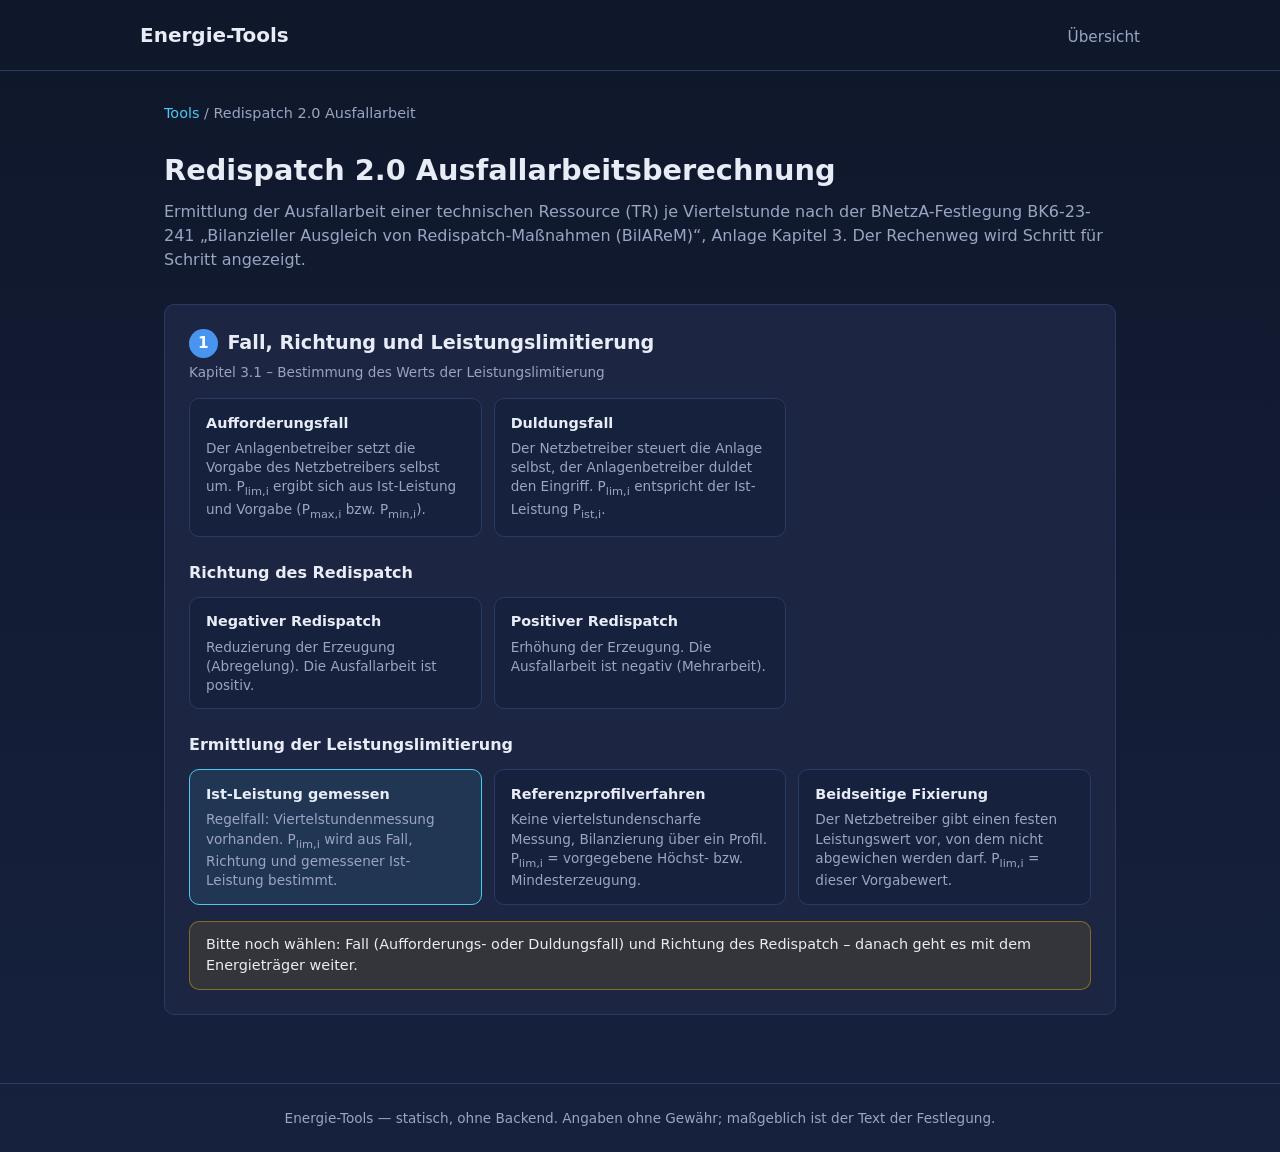
==== tools/redispatch-ausfallarbeit.html @ 038ff76a "Redispatch-2.0-Ausfallarbeitsrechner nach BilAReM (BK6-23-241) ergänzen Neues Tool zur Berechnung de" ====
<!DOCTYPE html>
<html lang="de">
<head>
  <meta charset="UTF-8">
  <meta name="viewport" content="width=device-width, initial-scale=1.0">
  <title>Redispatch 2.0 Ausfallarbeit &mdash; Energie-Tools</title>
  <link rel="stylesheet" href="../assets/css/style.css?v=3">
</head>
<body>
  <header class="site-header">
    <div class="site-header__inner">
      <div class="site-header__brand"><a href="../index.html">Energie-Tools</a></div>
      <nav>
        <a href="../index.html">Übersicht</a>
      </nav>
    </div>
  </header>

  <main>
    <p class="breadcrumb"><a href="../index.html">Tools</a> / Redispatch 2.0 Ausfallarbeit</p>

    <h1 class="page-title">Redispatch 2.0 Ausfallarbeitsberechnung</h1>
    <p class="page-subtitle">
      Ermittlung der Ausfallarbeit einer technischen Ressource (TR) je Viertelstunde nach der
      BNetzA-Festlegung BK6-23-241 „Bilanzieller Ausgleich von Redispatch-Maßnahmen (BilAReM)“,
      Anlage Kapitel 3. Der Rechenweg wird Schritt für Schritt angezeigt.
    </p>

    <section class="panel step" id="step-fall">
      <h2 class="step__title"><span class="step__nr">1</span> Fall, Richtung und Leistungslimitierung</h2>
      <p class="step__ref">Kapitel 3.1 – Bestimmung des Werts der Leistungslimitierung</p>
      <div class="choice-grid" id="choice-fall"></div>
      <h3 class="step__subtitle">Richtung des Redispatch</h3>
      <div class="choice-grid" id="choice-richtung"></div>
      <h3 class="step__subtitle">Ermittlung der Leistungslimitierung</h3>
      <div class="choice-grid" id="choice-limitierung"></div>
      <div class="formula-box formula-box--inline" id="limitierung-formel" hidden></div>
      <p class="message message--warn step__offen" id="fall-offen"></p>
    </section>

    <section class="panel step" id="step-traeger" hidden>
      <h2 class="step__title"><span class="step__nr">2</span> Energieträger / Art der Erzeugung</h2>
      <p class="step__ref">Kapitel 3.2 (fluktuierende Erzeugung) und 3.3 (nicht-fluktuierende Erzeugung)</p>
      <div class="choice-grid" id="choice-traeger"></div>
    </section>

    <section class="panel step" id="step-verfahren" hidden>
      <h2 class="step__title"><span class="step__nr">3</span> Abrechnungsvariante</h2>
      <p class="step__ref" id="verfahren-ref"></p>
      <div class="choice-grid" id="choice-verfahren"></div>
      <div id="verfahren-hinweis"></div>
    </section>

    <section class="panel step" id="step-eingaben" hidden>
      <h2 class="step__title"><span class="step__nr">4</span> Eingabeparameter</h2>
      <div class="formula-box" id="formel"></div>
      <div class="toolbar">
        <button type="button" class="button--secondary" id="beispiel-laden">Beispielwerte laden</button>
      </div>
      <div id="eingaben"></div>
      <button type="button" id="berechnen">Ausfallarbeit berechnen</button>
    </section>

    <section class="panel step" id="step-ergebnis" hidden>
      <h2 class="step__title"><span class="step__nr">5</span> Ergebnis und Rechenweg</h2>
      <div id="ergebnis"></div>
    </section>
  </main>

  <footer class="site-footer">
    Energie-Tools &mdash; statisch, ohne Backend. Angaben ohne Gewähr; maßgeblich ist der Text der Festlegung.
  </footer>

  <script src="../assets/js/redispatch-ausfallarbeit-methoden.js?v=3"></script>
  <script src="../assets/js/redispatch-ausfallarbeit.js?v=3"></script>
</body>
</html>
---- assets/css/style.css ----
:root {
  --color-bg: #0f172a;
  --color-bg-alt: #16213e;
  --color-surface: #1c2541;
  --color-surface-hover: #233156;
  --color-border: #2a3a63;
  --color-text: #e8ecf6;
  --color-text-muted: #9aa5c2;
  --color-accent: #4cc9f0;
  --color-accent-strong: #4895ef;
  --radius: 10px;
  --max-width: 1000px;
}

* {
  box-sizing: border-box;
}

html, body {
  margin: 0;
  padding: 0;
}

body {
  font-family: "Segoe UI", system-ui, -apple-system, Roboto, Helvetica, Arial, sans-serif;
  background: linear-gradient(180deg, var(--color-bg) 0%, var(--color-bg-alt) 100%);
  color: var(--color-text);
  min-height: 100vh;
  line-height: 1.5;
}

a {
  color: var(--color-accent);
  text-decoration: none;
}

a:hover {
  text-decoration: underline;
}

.site-header {
  border-bottom: 1px solid var(--color-border);
  padding: 1.25rem 1.5rem;
}

.site-header__inner {
  max-width: var(--max-width);
  margin: 0 auto;
  display: flex;
  align-items: baseline;
  justify-content: space-between;
  gap: 1rem;
  flex-wrap: wrap;
}

.site-header__brand {
  font-size: 1.25rem;
  font-weight: 700;
  color: var(--color-text);
}

.site-header__brand a {
  color: inherit;
}

.site-header__brand a:hover {
  text-decoration: none;
  color: var(--color-accent);
}

.site-header nav a {
  margin-left: 1rem;
  font-size: 0.95rem;
  color: var(--color-text-muted);
}

.site-header nav a:hover {
  color: var(--color-accent);
}

main {
  max-width: var(--max-width);
  margin: 0 auto;
  padding: 2rem 1.5rem 3rem;
}

.page-title {
  font-size: 1.8rem;
  margin: 0 0 0.5rem;
}

.page-subtitle {
  color: var(--color-text-muted);
  margin: 0 0 2rem;
}

.tool-grid {
  display: grid;
  grid-template-columns: repeat(auto-fill, minmax(240px, 1fr));
  gap: 1rem;
}

.tool-card {
  display: block;
  background: var(--color-surface);
  border: 1px solid var(--color-border);
  border-radius: var(--radius);
  padding: 1.25rem;
  transition: background 0.15s ease, transform 0.15s ease;
}

.tool-card:hover {
  background: var(--color-surface-hover);
  text-decoration: none;
  transform: translateY(-2px);
}

.tool-card__title {
  font-size: 1.1rem;
  font-weight: 600;
  color: var(--color-text);
  margin: 0 0 0.4rem;
}

.tool-card__desc {
  font-size: 0.9rem;
  color: var(--color-text-muted);
  margin: 0;
}

.tool-card--placeholder {
  opacity: 0.55;
  cursor: default;
  pointer-events: none;
}

.breadcrumb {
  margin: 0 0 1.5rem;
  font-size: 0.9rem;
  color: var(--color-text-muted);
}

.panel {
  background: var(--color-surface);
  border: 1px solid var(--color-border);
  border-radius: var(--radius);
  padding: 1.5rem;
}

.badge {
  display: inline-block;
  font-size: 0.75rem;
  font-weight: 600;
  text-transform: uppercase;
  letter-spacing: 0.04em;
  color: var(--color-accent);
  background: rgba(76, 201, 240, 0.12);
  border: 1px solid rgba(76, 201, 240, 0.3);
  border-radius: 999px;
  padding: 0.2rem 0.6rem;
  margin-bottom: 0.75rem;
}

.site-footer {
  text-align: center;
  color: var(--color-text-muted);
  font-size: 0.85rem;
  padding: 1.5rem;
  border-top: 1px solid var(--color-border);
}

label {
  display: block;
  font-size: 0.9rem;
  color: var(--color-text-muted);
  margin-bottom: 0.35rem;
}

input, select {
  width: 100%;
  background: var(--color-bg-alt);
  border: 1px solid var(--color-border);
  color: var(--color-text);
  border-radius: 6px;
  padding: 0.55rem 0.7rem;
  font-size: 0.95rem;
}

input:focus, select:focus {
  outline: 2px solid var(--color-accent-strong);
  outline-offset: 1px;
}

.form-row {
  margin-bottom: 1rem;
}

button {
  background: var(--color-accent-strong);
  color: #fff;
  border: none;
  border-radius: 6px;
  padding: 0.6rem 1.2rem;
  font-size: 0.95rem;
  font-weight: 600;
  cursor: pointer;
}

button:hover {
  background: var(--color-accent);
}

textarea {
  width: 100%;
  background: var(--color-bg-alt);
  border: 1px solid var(--color-border);
  color: var(--color-text);
  border-radius: 6px;
  padding: 0.55rem 0.7rem;
  font-family: Consolas, "Courier New", monospace;
  font-size: 0.9rem;
  margin-bottom: 1rem;
}

textarea:focus {
  outline: 2px solid var(--color-accent-strong);
  outline-offset: 1px;
}

/* Geführte Schritte (Redispatch-Rechner) */

.step {
  margin-bottom: 1.25rem;
}

.step__title {
  display: flex;
  align-items: center;
  gap: 0.6rem;
  font-size: 1.2rem;
  margin: 0 0 0.25rem;
}

.step__nr {
  display: inline-flex;
  align-items: center;
  justify-content: center;
  width: 1.8rem;
  height: 1.8rem;
  border-radius: 50%;
  background: var(--color-accent-strong);
  color: #fff;
  font-size: 0.95rem;
  flex-shrink: 0;
}

.step__ref {
  color: var(--color-text-muted);
  font-size: 0.85rem;
  margin: 0 0 1rem;
}

.step__subtitle {
  font-size: 1rem;
  margin: 1.5rem 0 0.75rem;
}

.choice-grid {
  display: grid;
  grid-template-columns: repeat(auto-fill, minmax(220px, 1fr));
  gap: 0.75rem;
}

.choice {
  position: relative;
  display: block;
  margin: 0;
  background: var(--color-bg-alt);
  border: 1px solid var(--color-border);
  border-radius: var(--radius);
  padding: 0.85rem 1rem;
  cursor: pointer;
  transition: border-color 0.15s ease, background 0.15s ease;
}

.choice:hover {
  border-color: var(--color-accent-strong);
}

.choice input {
  position: absolute;
  opacity: 0;
  width: 1px;
  height: 1px;
}

.choice:focus-within {
  outline: 2px solid var(--color-accent-strong);
  outline-offset: 1px;
}

.choice--active {
  border-color: var(--color-accent);
  background: rgba(76, 201, 240, 0.1);
}

.choice--disabled {
  opacity: 0.45;
  cursor: not-allowed;
}

.choice--disabled:hover {
  border-color: var(--color-border);
}

.choice__title {
  display: block;
  font-weight: 600;
  color: var(--color-text);
  margin-bottom: 0.3rem;
}

.choice__kap {
  font-size: 0.75rem;
  font-weight: 500;
  color: var(--color-accent);
  white-space: nowrap;
}

.choice__text {
  display: block;
  font-size: 0.85rem;
  color: var(--color-text-muted);
  line-height: 1.4;
}

.hint {
  font-size: 0.85rem;
  color: var(--color-text-muted);
  margin: 0.75rem 0;
}

.unit {
  color: var(--color-text-muted);
  font-weight: 400;
  font-size: 0.8em;
}

.formula-box {
  background: var(--color-bg-alt);
  border-left: 3px solid var(--color-accent);
  border-radius: 6px;
  padding: 0.85rem 1rem;
  margin-bottom: 1rem;
}

.formula-box__label {
  font-size: 0.75rem;
  text-transform: uppercase;
  letter-spacing: 0.04em;
  color: var(--color-text-muted);
  margin-bottom: 0.4rem;
}

.formula {
  font-family: "Cambria Math", Cambria, Georgia, serif;
  font-size: 1.05rem;
  margin: 0.25rem 0;
  overflow-x: auto;
}

.toolbar {
  margin-bottom: 0.5rem;
}

.form-grid {
  display: grid;
  grid-template-columns: repeat(auto-fill, minmax(260px, 1fr));
  gap: 0 1rem;
}

.form-grid .form-row {
  display: flex;
  flex-direction: column;
  justify-content: flex-end;
}

.checkbox {
  display: flex;
  align-items: flex-start;
  gap: 0.5rem;
  color: var(--color-text);
}

.checkbox input {
  width: auto;
  margin-top: 0.3rem;
}

.button--secondary {
  background: transparent;
  border: 1px solid var(--color-accent-strong);
  color: var(--color-accent);
}

.button--secondary:hover {
  background: rgba(72, 149, 239, 0.15);
}

.table-wrap {
  overflow-x: auto;
  margin-bottom: 1rem;
}

.data-table {
  width: 100%;
  border-collapse: collapse;
  font-size: 0.9rem;
}

.data-table th,
.data-table td {
  border-bottom: 1px solid var(--color-border);
  padding: 0.4rem 0.5rem;
  text-align: left;
  vertical-align: bottom;
}

.data-table th {
  font-weight: 600;
  color: var(--color-text);
}

.data-table input {
  min-width: 90px;
  padding: 0.35rem 0.5rem;
  font-size: 0.9rem;
}

.data-table--result td:not(:first-child),
.data-table--result th:not(:first-child) {
  text-align: right;
}

.data-table tfoot td {
  font-weight: 600;
  border-top: 2px solid var(--color-border);
}

.nowrap {
  white-space: nowrap;
}

.strong {
  font-weight: 700;
  color: var(--color-accent);
}

.result-box {
  background: rgba(76, 201, 240, 0.08);
  border: 1px solid rgba(76, 201, 240, 0.35);
  border-radius: var(--radius);
  padding: 1rem 1.25rem;
  margin-bottom: 1rem;
}

.result-box__label {
  font-size: 0.85rem;
  color: var(--color-text-muted);
}

.result-box__value {
  font-size: 1.8rem;
  font-weight: 700;
  color: var(--color-accent);
}

.result-box__sub {
  font-size: 1rem;
  font-weight: 500;
  color: var(--color-text-muted);
}

.result-box__path {
  font-size: 0.85rem;
  color: var(--color-text-muted);
  margin-top: 0.25rem;
}

.message {
  border-radius: var(--radius);
  padding: 0.75rem 1rem;
  margin-bottom: 1rem;
  font-size: 0.9rem;
}

.message ul {
  margin: 0.4rem 0 0;
  padding-left: 1.2rem;
}

.message--error {
  background: rgba(239, 71, 111, 0.12);
  border: 1px solid rgba(239, 71, 111, 0.45);
}

.message--warn {
  background: rgba(255, 190, 11, 0.1);
  border: 1px solid rgba(255, 190, 11, 0.4);
}

.calc-block {
  background: var(--color-bg-alt);
  border: 1px solid var(--color-border);
  border-radius: 6px;
  padding: 0.6rem 1rem;
  margin-bottom: 0.6rem;
}

.calc-block summary {
  cursor: pointer;
  font-weight: 600;
}

.calc-block__title {
  font-weight: 600;
}

.calc-steps {
  margin: 0.5rem 0 0.25rem;
  padding-left: 1.4rem;
  font-size: 0.9rem;
}

.calc-steps li {
  margin-bottom: 0.35rem;
  overflow-wrap: anywhere;
}

.calc-note {
  color: var(--color-text-muted);
  font-size: 0.85em;
}

@media (max-width: 600px) {
  main {
    padding: 1.5rem 1rem 2.5rem;
  }

  .panel {
    padding: 1rem;
  }
}

.formula-box--inline {
  margin: 1rem 0 0;
}

.step__offen {
  margin: 1rem 0 0;
}
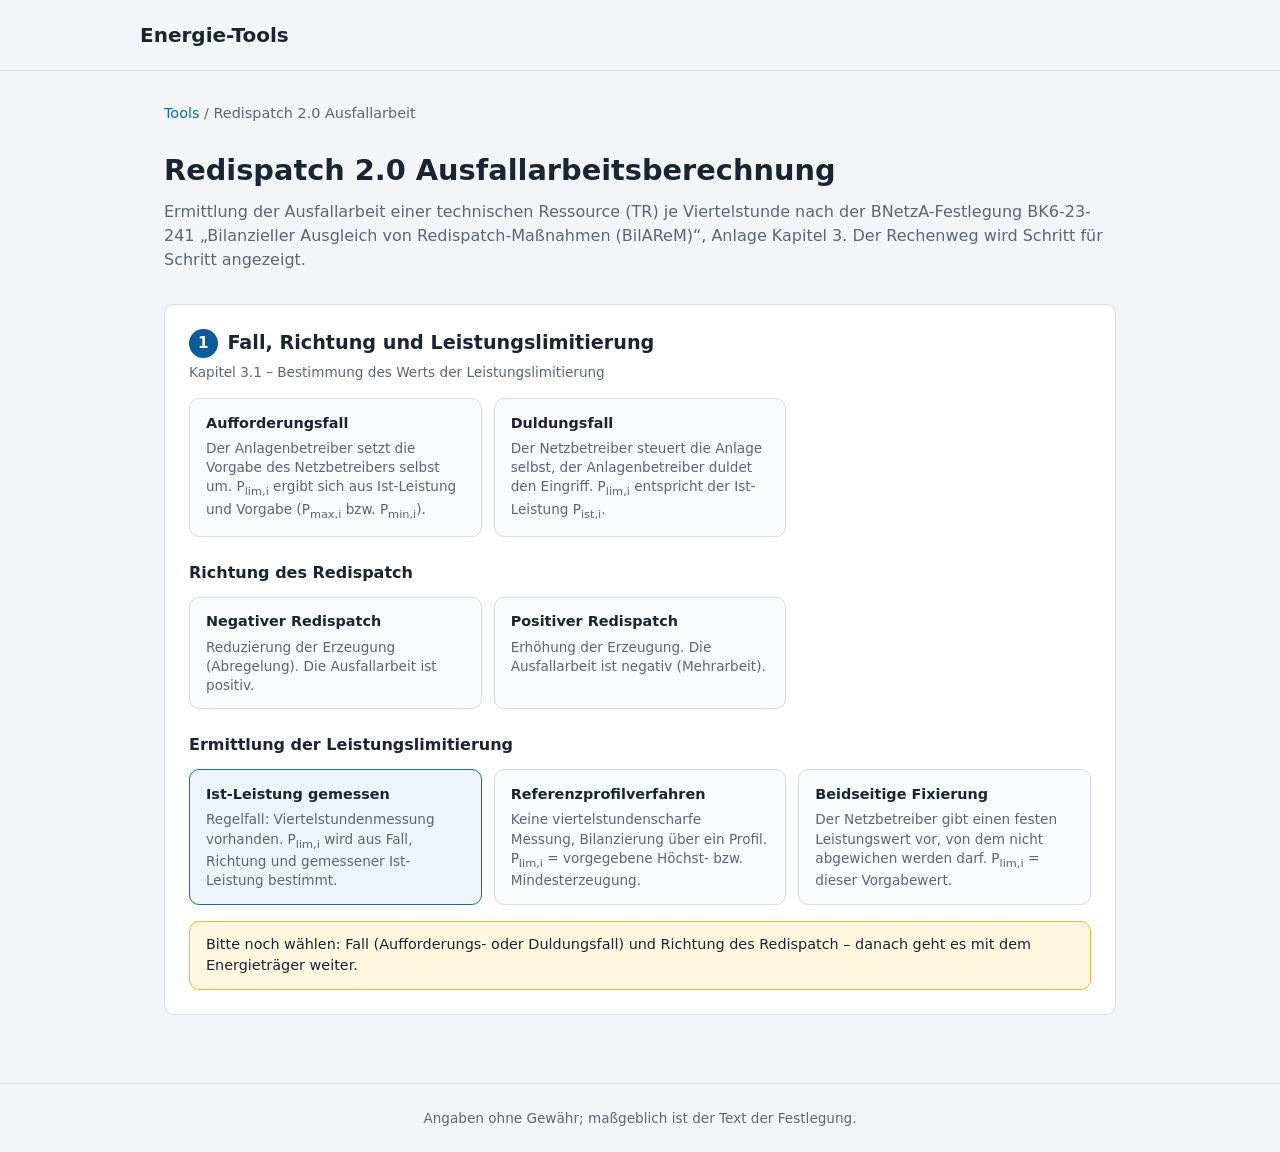
==== commit e7dd3c55: "Oberfläche überarbeiten: helles Design, kompakte Felder, Live-Berechnung Aufräumen: - Platzhalter-Ka" ====
--- a/tools/redispatch-ausfallarbeit.html
+++ b/tools/redispatch-ausfallarbeit.html
@@ -4,15 +4,12 @@
   <meta charset="UTF-8">
   <meta name="viewport" content="width=device-width, initial-scale=1.0">
   <title>Redispatch 2.0 Ausfallarbeit &mdash; Energie-Tools</title>
-  <link rel="stylesheet" href="../assets/css/style.css?v=3">
+  <link rel="stylesheet" href="../assets/css/style.css?v=7">
 </head>
 <body>
   <header class="site-header">
     <div class="site-header__inner">
       <div class="site-header__brand"><a href="../index.html">Energie-Tools</a></div>
-      <nav>
-        <a href="../index.html">Übersicht</a>
-      </nav>
     </div>
   </header>
 
@@ -58,7 +55,6 @@
         <button type="button" class="button--secondary" id="beispiel-laden">Beispielwerte laden</button>
       </div>
       <div id="eingaben"></div>
-      <button type="button" id="berechnen">Ausfallarbeit berechnen</button>
     </section>
 
     <section class="panel step" id="step-ergebnis" hidden>
@@ -68,10 +64,10 @@
   </main>
 
   <footer class="site-footer">
-    Energie-Tools &mdash; statisch, ohne Backend. Angaben ohne Gewähr; maßgeblich ist der Text der Festlegung.
+    Angaben ohne Gewähr; maßgeblich ist der Text der Festlegung.
   </footer>
 
-  <script src="../assets/js/redispatch-ausfallarbeit-methoden.js?v=3"></script>
-  <script src="../assets/js/redispatch-ausfallarbeit.js?v=3"></script>
+  <script src="../assets/js/redispatch-ausfallarbeit-methoden.js?v=7"></script>
+  <script src="../assets/js/redispatch-ausfallarbeit.js?v=7"></script>
 </body>
 </html>
--- a/assets/css/style.css
+++ b/assets/css/style.css
@@ -1,13 +1,20 @@
 :root {
-  --color-bg: #0f172a;
-  --color-bg-alt: #16213e;
-  --color-surface: #1c2541;
-  --color-surface-hover: #233156;
-  --color-border: #2a3a63;
-  --color-text: #e8ecf6;
-  --color-text-muted: #9aa5c2;
-  --color-accent: #4cc9f0;
-  --color-accent-strong: #4895ef;
+  color-scheme: light;
+  --color-bg: #f3f5f9;
+  --color-bg-alt: #f8fafc;
+  --color-surface: #ffffff;
+  --color-surface-hover: #f0f5fb;
+  --color-border: #d6dde8;
+  --color-text: #1b2433;
+  --color-text-muted: #5b6678;
+  --color-accent: #0b6fb8;
+  --color-accent-strong: #0a5c9c;
+  --color-accent-soft: rgba(11, 111, 184, 0.07);
+  --color-accent-soft-border: rgba(11, 111, 184, 0.35);
+  --color-warn-bg: #fff7e0;
+  --color-warn-border: #e8b931;
+  --color-error-bg: #fdecef;
+  --color-error-border: #e0607a;
   --radius: 10px;
   --max-width: 1000px;
 }
@@ -23,7 +30,7 @@
 
 body {
   font-family: "Segoe UI", system-ui, -apple-system, Roboto, Helvetica, Arial, sans-serif;
-  background: linear-gradient(180deg, var(--color-bg) 0%, var(--color-bg-alt) 100%);
+  background: var(--color-bg);
   color: var(--color-text);
   min-height: 100vh;
   line-height: 1.5;
@@ -68,16 +75,6 @@
   color: var(--color-accent);
 }
 
-.site-header nav a {
-  margin-left: 1rem;
-  font-size: 0.95rem;
-  color: var(--color-text-muted);
-}
-
-.site-header nav a:hover {
-  color: var(--color-accent);
-}
-
 main {
   max-width: var(--max-width);
   margin: 0 auto;
@@ -128,12 +125,6 @@
   margin: 0;
 }
 
-.tool-card--placeholder {
-  opacity: 0.55;
-  cursor: default;
-  pointer-events: none;
-}
-
 .breadcrumb {
   margin: 0 0 1.5rem;
   font-size: 0.9rem;
@@ -154,8 +145,8 @@
   text-transform: uppercase;
   letter-spacing: 0.04em;
   color: var(--color-accent);
-  background: rgba(76, 201, 240, 0.12);
-  border: 1px solid rgba(76, 201, 240, 0.3);
+  background: var(--color-accent-soft);
+  border: 1px solid var(--color-accent-soft-border);
   border-radius: 999px;
   padding: 0.2rem 0.6rem;
   margin-bottom: 0.75rem;
@@ -189,10 +180,6 @@
 input:focus, select:focus {
   outline: 2px solid var(--color-accent-strong);
   outline-offset: 1px;
-}
-
-.form-row {
-  margin-bottom: 1rem;
 }
 
 button {
@@ -212,6 +199,7 @@
 
 textarea {
   width: 100%;
+  max-width: 16rem;
   background: var(--color-bg-alt);
   border: 1px solid var(--color-border);
   color: var(--color-text);
@@ -301,7 +289,7 @@
 
 .choice--active {
   border-color: var(--color-accent);
-  background: rgba(76, 201, 240, 0.1);
+  background: var(--color-accent-soft);
 }
 
 .choice--disabled {
@@ -373,18 +361,6 @@
   margin-bottom: 0.5rem;
 }
 
-.form-grid {
-  display: grid;
-  grid-template-columns: repeat(auto-fill, minmax(260px, 1fr));
-  gap: 0 1rem;
-}
-
-.form-grid .form-row {
-  display: flex;
-  flex-direction: column;
-  justify-content: flex-end;
-}
-
 .checkbox {
   display: flex;
   align-items: flex-start;
@@ -404,7 +380,7 @@
 }
 
 .button--secondary:hover {
-  background: rgba(72, 149, 239, 0.15);
+  background: var(--color-accent-soft);
 }
 
 .table-wrap {
@@ -413,7 +389,6 @@
 }
 
 .data-table {
-  width: 100%;
   border-collapse: collapse;
   font-size: 0.9rem;
 }
@@ -432,8 +407,8 @@
 }
 
 .data-table input {
-  min-width: 90px;
-  padding: 0.35rem 0.5rem;
+  width: 7.5rem;
+  padding: 0.3rem 0.5rem;
   font-size: 0.9rem;
 }
 
@@ -457,8 +432,8 @@
 }
 
 .result-box {
-  background: rgba(76, 201, 240, 0.08);
-  border: 1px solid rgba(76, 201, 240, 0.35);
+  background: var(--color-accent-soft);
+  border: 1px solid var(--color-accent-soft-border);
   border-radius: var(--radius);
   padding: 1rem 1.25rem;
   margin-bottom: 1rem;
@@ -500,13 +475,13 @@
 }
 
 .message--error {
-  background: rgba(239, 71, 111, 0.12);
-  border: 1px solid rgba(239, 71, 111, 0.45);
+  background: var(--color-error-bg);
+  border: 1px solid var(--color-error-border);
 }
 
 .message--warn {
-  background: rgba(255, 190, 11, 0.1);
-  border: 1px solid rgba(255, 190, 11, 0.4);
+  background: var(--color-warn-bg);
+  border: 1px solid var(--color-warn-border);
 }
 
 .calc-block {
@@ -559,3 +534,63 @@
 .step__offen {
   margin: 1rem 0 0;
 }
+
+/* Kompakte Feldzeile: Bezeichnung | schmales Eingabefeld | Erläuterung */
+
+.field {
+  display: grid;
+  grid-template-columns: 13rem 9rem 1fr;
+  align-items: center;
+  gap: 0.25rem 0.75rem;
+  margin-bottom: 0.5rem;
+}
+
+.field label {
+  margin: 0;
+  color: var(--color-text);
+  font-size: 0.95rem;
+}
+
+.field input,
+.field select {
+  padding: 0.35rem 0.5rem;
+  font-size: 0.95rem;
+}
+
+.field--wide {
+  grid-template-columns: 13rem 14rem 1fr;
+}
+
+.field--select {
+  grid-template-columns: 13rem minmax(14rem, 26rem) 1fr;
+}
+
+.field__hint {
+  font-size: 0.85rem;
+  color: var(--color-text-muted);
+  line-height: 1.35;
+}
+
+@media (max-width: 700px) {
+  .field,
+  .field--wide,
+  .field--select {
+    grid-template-columns: 1fr minmax(8rem, 12rem);
+  }
+
+  .field__hint {
+    grid-column: 1 / -1;
+  }
+}
+
+/* Noch fehlende oder ungültige Eingaben */
+
+input.is-missing,
+textarea.is-missing {
+  border-color: var(--color-warn-border);
+  background: var(--color-warn-bg);
+}
+
+.message .hint {
+  margin: 0.5rem 0 0;
+}
